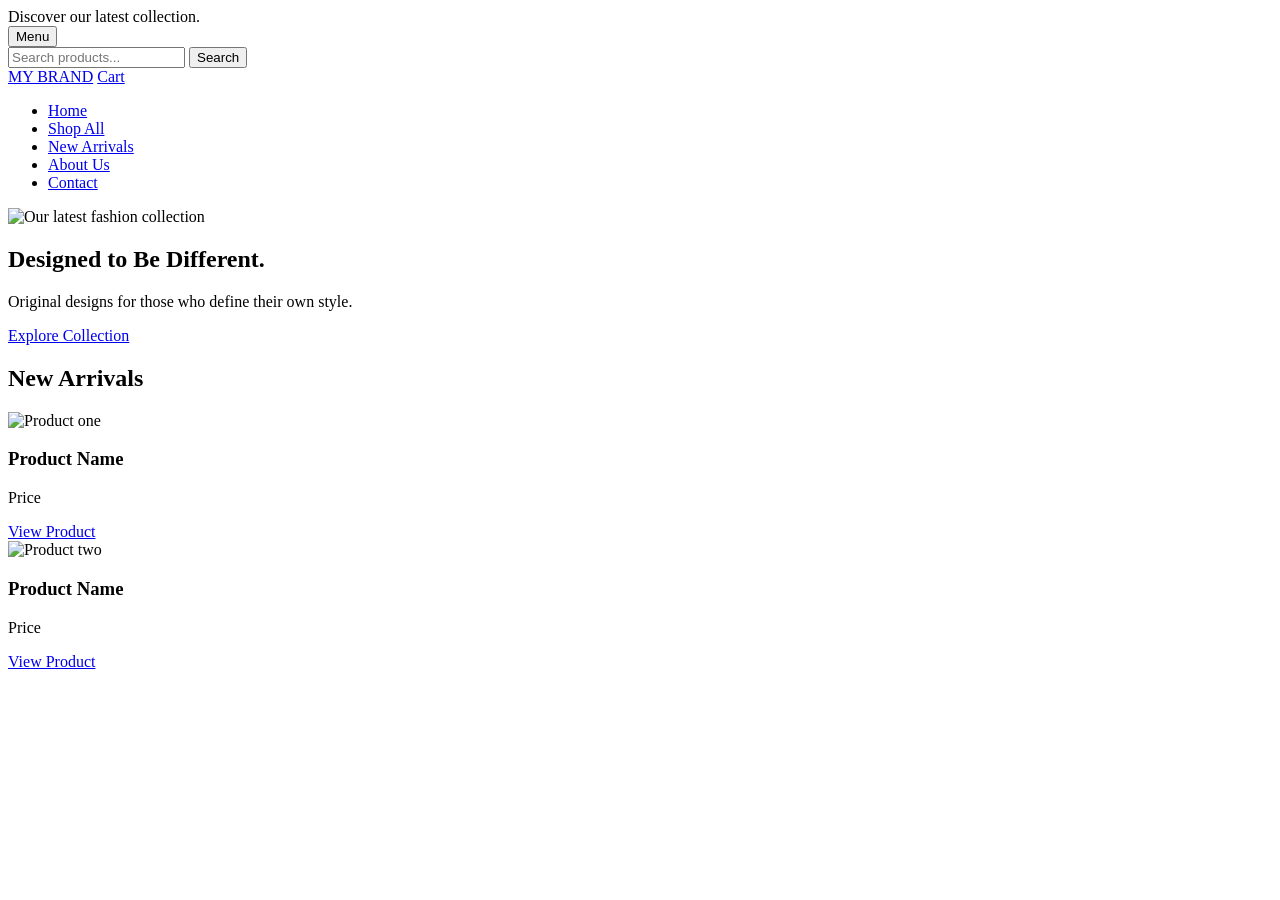
==== index.html @ 6390a7b6 "Add files via upload" ====
<!DOCTYPE html>
<html lang="en">
<head>
    <meta charset="UTF-8">
    <meta name="viewport" content="width=device-width, initial-scale=1.0">
    <title>My Brand</title>
</head>
<body>
    <header>
        <div class="announcement">
            Discover our latest collection.
        </div>

        <nav>
            <button type="button">Menu</button>

            <form action="#" method="get">
                <input type="search" name="search" placeholder="Search products...">
                <button type="submit">Search</button>
            </form>

            <a href="index.html">MY BRAND</a>

            <a href="cart.html">Cart</a>
        </nav>
    </header>

    <nav>
        <ul>
            <li><a href="index.html">Home</a></li>
            <li><a href="products.html">Shop All</a></li>
            <li><a href="products.html">New Arrivals</a></li>
            <li><a href="about.html">About Us</a></li>
            <li><a href="contact.html">Contact</a></li>
        </ul>
    </nav>

    <main>

        <section class="hero">
            <div class="slide">
                <img src="images/collection-1.jpg"
                     alt="Our latest fashion collection">

                <div class="slide-text">
                    <h1>Designed to Be Different.</h1>
                    <p>Original designs for those who define their own style.</p>
                    <a href="products.html">Explore Collection</a>
                </div>
            </div>
        </section>


        <section class="new-arrivals">
            <h2>New Arrivals</h2>

            <article>
                <img src="images/product-1.jpg" alt="Product one">
                <h3>Product Name</h3>
                <p>Price</p>
                <a href="product.html">View Product</a>
            </article>

            <article>
                <img src="images/product-2.jpg" alt="Product two">
                <h3>Product Name</h3>
                <p>Price</p>
                <a href="product.html">View Product</a>
            </article>

        </section>

    </main>


</body>
</html>
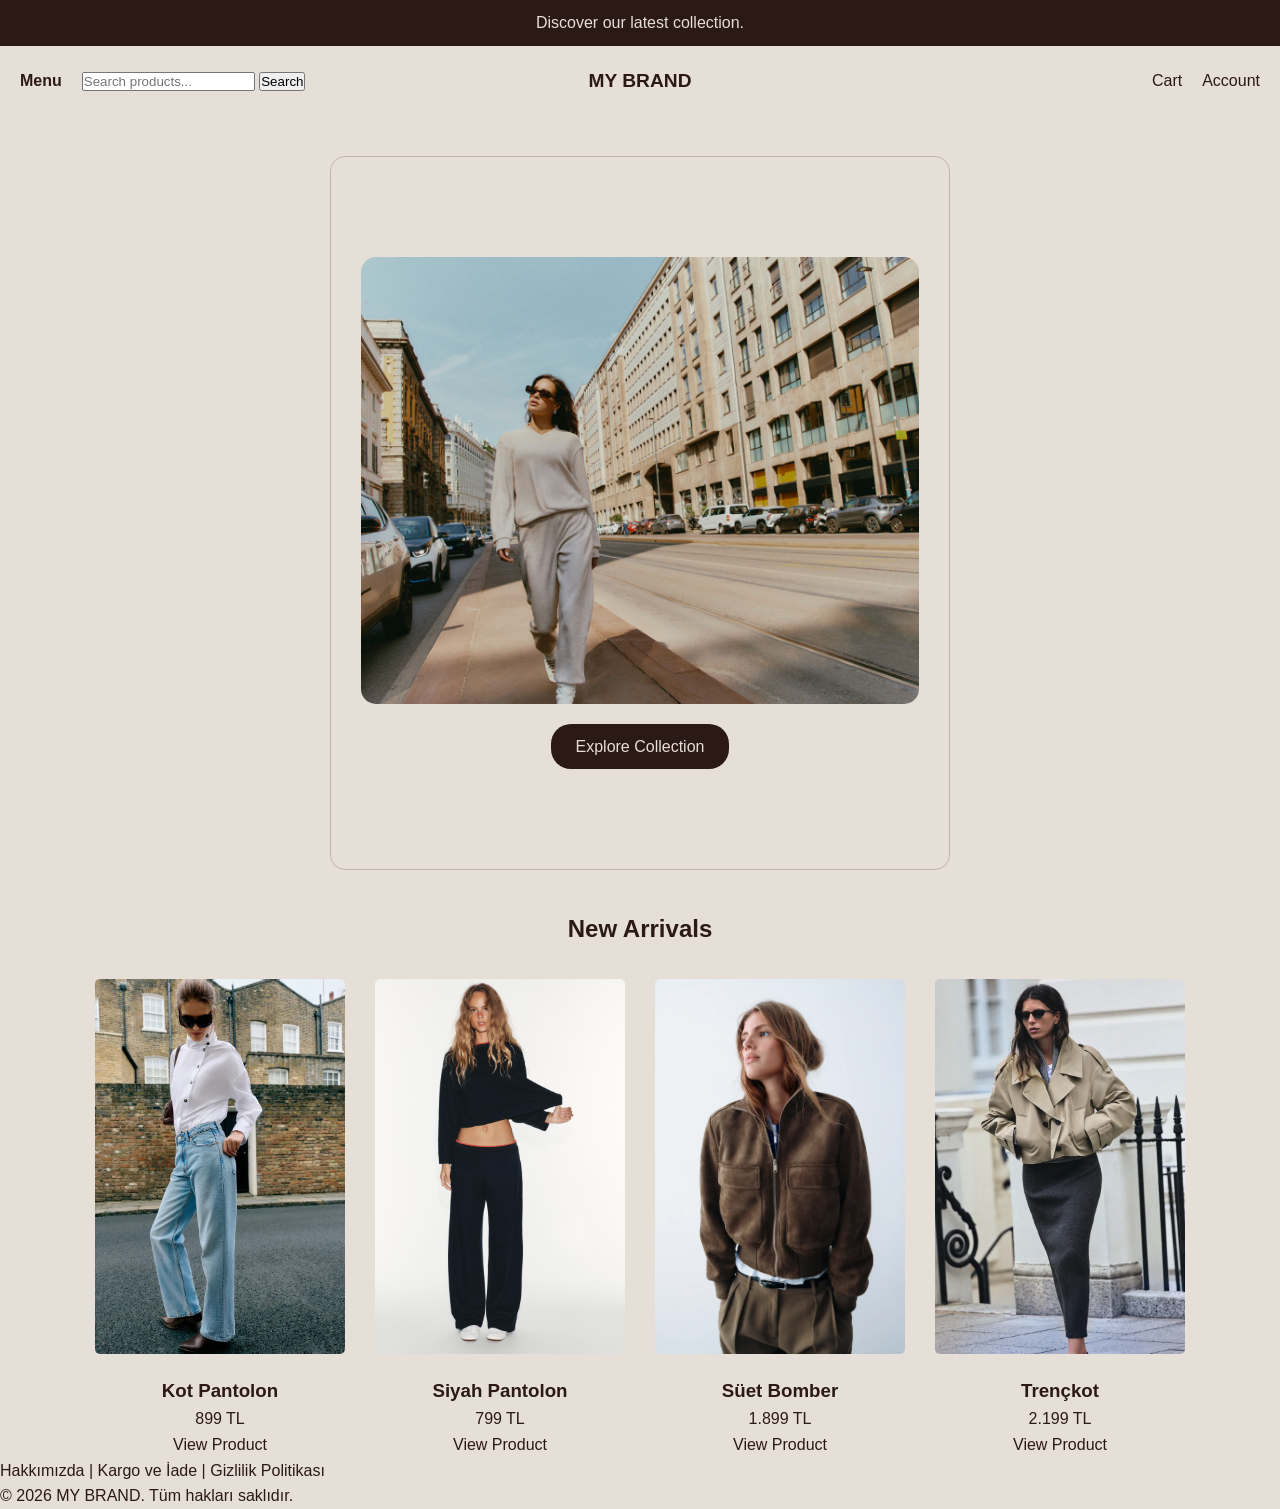
==== commit 8d8d84f5: "CSS ile yeni tasarimlar eklendi. Urun gorselleri yuklendi. Javascript ile yan menu yapildi." ====
--- a/index.html
+++ b/index.html
@@ -2,77 +2,115 @@
 <!DOCTYPE html>
 <html lang="en">
 <head>
+    <link rel="stylesheet" href="style.css">
     <meta charset="UTF-8">
     <meta name="viewport" content="width=device-width, initial-scale=1.0">
     <title>My Brand</title>
 </head>
 <body>
-    <header>
-        <div class="announcement">
-            Discover our latest collection.
-        </div>
+    
+   
+    
+   <header>
+    <div class="announcement">
+        Discover our latest collection.
+    </div>
 
-        <nav>
-            <button type="button">Menu</button>
-
+    <nav>
+        <div class="nav-left">
+            <span class="menu-btn" id="openMenu">Menu</span>
             <form action="#" method="get">
                 <input type="search" name="search" placeholder="Search products...">
                 <button type="submit">Search</button>
             </form>
+        </div>
 
-            <a href="index.html">MY BRAND</a>
+        <a href="index.html" class="logo">MY BRAND</a>
 
+        <div class="nav-right">
             <a href="cart.html">Cart</a>
-        </nav>
-    </header>
+            <a href="login.html">Account</a>
+        </div>
+    </nav>
+</header>
 
-    <nav>
-        <ul>
-            <li><a href="index.html">Home</a></li>
-            <li><a href="products.html">Shop All</a></li>
-            <li><a href="products.html">New Arrivals</a></li>
-            <li><a href="about.html">About Us</a></li>
-            <li><a href="contact.html">Contact</a></li>
-        </ul>
-    </nav>
 
+<nav class="side-menu">
+    <span class="close-btn" id="closeMenu">X Kapat</span>
+    <ul>
+        <li><a href="index.html">Home</a></li>
+        <li><a href="products.html">Shop All</a></li>
+        <li><a href="products.html">New Arrivals</a></li>
+        <li><a href="about.html">About Us</a></li>
+        <li><a href="profile.html">Account</a></li>
+    </ul>
+</nav>
+  
     <main>
-
         <section class="hero">
             <div class="slide">
-                <img src="images/collection-1.jpg"
-                     alt="Our latest fashion collection">
-
+                <!-- 1. En üstte çerçeveli yazı -->
                 <div class="slide-text">
-                    <h1>Designed to Be Different.</h1>
-                    <p>Original designs for those who define their own style.</p>
+                    <img src="images/anasayfa2.jpg" alt="Ana Sayfa Görseli" style="width: 100%; display: block;">
+                    
                     <a href="products.html">Explore Collection</a>
                 </div>
+                
+                
+                
             </div>
         </section>
 
-
+        
         <section class="new-arrivals">
             <h2>New Arrivals</h2>
+<div class="product-grid">
+    
 
-            <article>
-                <img src="images/product-1.jpg" alt="Product one">
-                <h3>Product Name</h3>
-                <p>Price</p>
-                <a href="product.html">View Product</a>
-            </article>
+    <article>
+        <img src="images/kotpant.webp" alt="Kot Pantolon">
+        <h3>Kot Pantolon</h3>
+        <p>899 TL</p>
+        <a href="product.html">View Product</a>
+    </article>
 
-            <article>
-                <img src="images/product-2.jpg" alt="Product two">
-                <h3>Product Name</h3>
-                <p>Price</p>
-                <a href="product.html">View Product</a>
-            </article>
+   
+    <article>
+        <img src="images/siyahpant.jpg" alt="Siyah Pantolon">
+        <h3>Siyah Pantolon</h3>
+        <p>799 TL</p>
+        <a href="product.html">View Product</a>
+    </article>
 
+    <article>
+        <img src="images/suetbomber.webp" alt="Süet Bomber">
+        <h3>Süet Bomber</h3>
+        <p>1.899 TL</p>
+        <a href="product.html">View Product</a>
+    </article>
+
+    <article>
+        <img src="images/trenckot.webp" alt="Trençkot">
+        <h3>Trençkot</h3>
+        <p>2.199 TL</p>
+        <a href="product.html">View Product</a>
+    </article>
+</div>
+            
         </section>
-
     </main>
 
+  
+    <footer>
+        <div class="footer-iletisim">
+            <a href="about.html">Hakkımızda</a> | 
+            <a href="#">Kargo ve İade</a> | 
+            <a href="#">Gizlilik Politikası</a>
+        </div>
+        <p>© 2026 MY BRAND. Tüm hakları saklıdır.</p>
+    </footer>
+
+  <script src="script.js"></script>
 
 </body>
-</html>
+</html>
--- a/style.css
+++ b/style.css
@@ -0,0 +1,301 @@
+:root {
+    --primary-color: #2B1915; /* Espresso - Menü, footer ve güçlü vurgular */
+    --bg-color: #E6DFD7;      /* Chalk - Genel arka plan rengi */
+    --accent-color: #C1B5A6;  /* Almond - Butonlar ve açık renk vurgular */
+    --text-color: #2B1915;    /* Espresso - Okunabilir metin rengi */
+    --border-color: #C1B5A6;  /* Almond - Kutu ve ayrım çizgileri */
+}
+
+
+/*  Tüm etiketlerin boşluklarını sıfırla */
+* {
+    margin: 0;
+    padding: 0;
+    box-sizing: border-box;
+}
+
+body {
+    font-family: 'Helvetica Neue', Arial, sans-serif;
+    background-color: var(--bg-color);
+    color: var(--text-color); 
+    line-height: 1.6;
+}
+
+.announcement {
+    text-align: center;
+    background-color: var(--primary-color);
+    color: var(--bg-color);
+    padding: 10px;
+}
+
+/* Sol  sağ grupların kendi içindeki hizalama */
+.nav-left, .nav-right {
+    display: flex;
+    align-items: center;
+    gap: 20px; /* İçindeki elemanların arasındaki boşluk */
+}
+
+/* Logonun tam ortada durması için sağ ve sol kutulara eşit genişlik  */
+.nav-left {
+    flex: 1;
+    justify-content: flex-start;
+}
+
+.nav-right {
+    flex: 1;
+    justify-content: flex-end;
+}
+
+.logo {
+    font-weight: bold;
+    font-size: 1.2rem;
+}
+
+/* Gerçek checkboxı ekrandan gizle */
+.menu-toggle-box {
+    display: none;
+}
+
+/* Tıklanabilir hissi vermek için fare imlecini el yap */
+.menu-btn, .close-btn {
+    cursor: pointer;
+    font-weight: bold;
+}
+
+/* Yan Menünün Başlangıç Durumu (Ekran Dışı) */
+.side-menu {
+    position: fixed;
+    top: 0;
+    left: -300px; /* Ekranın solunda saklı durur */
+    width: 250px;
+    height: 100vh;
+    background-color: var(--bg-color);
+    border-right: 1px solid var(--border-color);
+    transition: left 0.3s ease; /* Kayma efekti */
+    padding: 30px;
+    z-index: 1000; /* Diğer her şeyin üstünde durmasını sağlar */
+}
+
+.side-menu.active {
+    left: 0;
+}
+
+nav{
+    display: flex;
+    justify-content: space-between;
+    align-items: center;
+    padding: 20px;
+}
+
+a {
+    text-decoration: none;
+    color: var(--text-color);
+}
+
+a:hover {
+    opacity: 0.6;
+}
+
+table {
+    width: 100%;
+    border-collapse: collapse;
+    margin-top: 20px; 
+}
+
+th, td {
+    padding: 15px 10px;
+    text-align: left;
+    border-bottom: 1px solid var(--border-color);
+}
+th{
+    color: var(--primary-color);
+}
+/*   */
+.slide{
+    display: flex;
+    flex-direction: column;
+    align-items: center;
+    gap: 40px;
+    padding: 40px 20px;
+}
+
+.slide img {
+    width: 50%;
+    border-radius: 15px;
+    object-fit: cover;
+}
+.slide-text {
+    width: 50%;
+    padding: 100px 30px;
+    border: 1px solid var(--border-color);
+    border-radius: 15px;
+    text-align: center;
+}
+
+
+.slide-text a {
+    display: inline-block;
+    margin-top: 20px;
+    padding: 10px 25px;
+    background-color: var(--primary-color);
+    color: var(--bg-color);
+    border-radius: 20px;
+}
+
+.new-arrivals h2 {
+    text-align: center;
+    margin-bottom: 30px;/*baslık ve urunler arasına mesafe */
+}
+
+.product-grid {
+    display: flex;
+    flex-wrap: wrap; /* urunler ekrana sığmazsa alta gecer*/
+    gap: 30px;
+    justify-content: center; /* tum grubu sayfa ortasına hizalar*/
+}
+
+.product-grid article {
+    width: 250px;
+    text-align: center;
+}
+
+.product-grid article img {
+    width: 100%;
+    height: auto;/*resmin en boy oranı bozulmasını engeller*/
+    border-radius: 5px;
+    margin-bottom: 15px;
+}
+
+.auth-page{
+    display: flex;
+    justify-content: center;
+    align-items: center;
+    height: 80vh
+}
+
+.login-section {
+    background-color: #ffffff; 
+    padding: 80px;             
+    border-radius: 8px;        
+    width: 400px;
+}
+
+.login-section form {
+    display: flex;
+    flex-direction: column; /*her seyı zorla alt alta dizer*/
+    gap: 15px; /*kutu ve butonlar arasına 15piksel bosluk*/
+}
+/* input alanı */
+.login-section input {
+    padding: 12px;                          
+    border: 1px solid var(--border-color);  
+    border-radius: 4px;                     
+    font-size: 14px;
+}
+
+
+.login-section button {
+    padding: 12px;
+    background-color: var(--primary-color); 
+    color: var(--bg-color);                 
+    border: none;                           
+    border-radius: 4px;
+    font-size: 16px;
+    cursor: pointer;                        /* imleç el şeklinde oldu */
+}
+
+
+
+.cart-item {
+    display: flex; 
+    align-items: center; 
+    justify-content: space-between; 
+    padding: 20px 0;
+    border-bottom: 1px solid var(--border-color); 
+    gap: 20px;
+}
+
+.cart-item img {
+    border-radius: 8px; /* Ürün fotoğrafının köşelerini yumuşatır */
+}
+
+/* Ürün yazılarının olduğu orta kısım */
+.item-info {
+    flex: 1; /* Ortadaki alanın kalan tüm boşluğu kaplamasını sağlar */
+}
+
+
+.remove-btn {
+    background-color: transparent;
+    border: 1px solid var(--primary-color);
+    color: var(--primary-color);
+    padding: 8px 15px;
+    cursor: pointer;
+    border-radius: 4px;
+    transition: all 0.3s ease;
+}
+
+.remove-btn:hover {
+    background-color: var(--primary-color);
+    color: var(--bg-color);
+}
+
+/* Sipariş Özeti  */
+.cart-summary {
+    background-color: #ffffff;
+    padding: 30px;
+    border: 1px solid var(--border-color);
+    border-radius: 8px;
+    margin-top: 40px;
+    text-align: left; /* Fiyatları ve butonları sola yaslar */
+}
+
+.cart-summary h2 {
+    margin-bottom: 20px;
+    color: var(--primary-color);
+}
+
+.cart-summary p, .cart-summary h3 {
+    margin-bottom: 10px;
+}
+
+/* Ödeme Yap Butonu  */
+.checkout-btn {
+    margin-top: 15px;
+    padding: 15px 30px;
+    background-color: var(--primary-color);
+    color: var(--bg-color);
+    border: none;
+    border-radius: 4px;
+    font-size: 16px;
+    font-weight: bold;
+    cursor: pointer;
+    width: 300px; /* Butonu genişletir */
+}
+
+
+
+/* siparis gecmisini kutu içine alır */
+.order-history {
+    background-color: #ffffff;
+    padding: 30px;
+    border-radius: 8px;
+    border: 1px solid var(--border-color);
+    margin-top: 30px;
+    box-shadow: 0 4px 15px rgba(0,0,0,0.03); /*  gölge */
+}
+
+.order-history h2 {
+    text-align: left;
+    margin-bottom: 20px;
+    color: var(--primary-color);
+}
+
+
+
+/* Sepet sayfası ortalama ve genişlik  */
+.cart-items, .cart-summary {
+    max-width: 900px; 
+    margin: 0 auto;   
+    padding: 20px;    
+}
